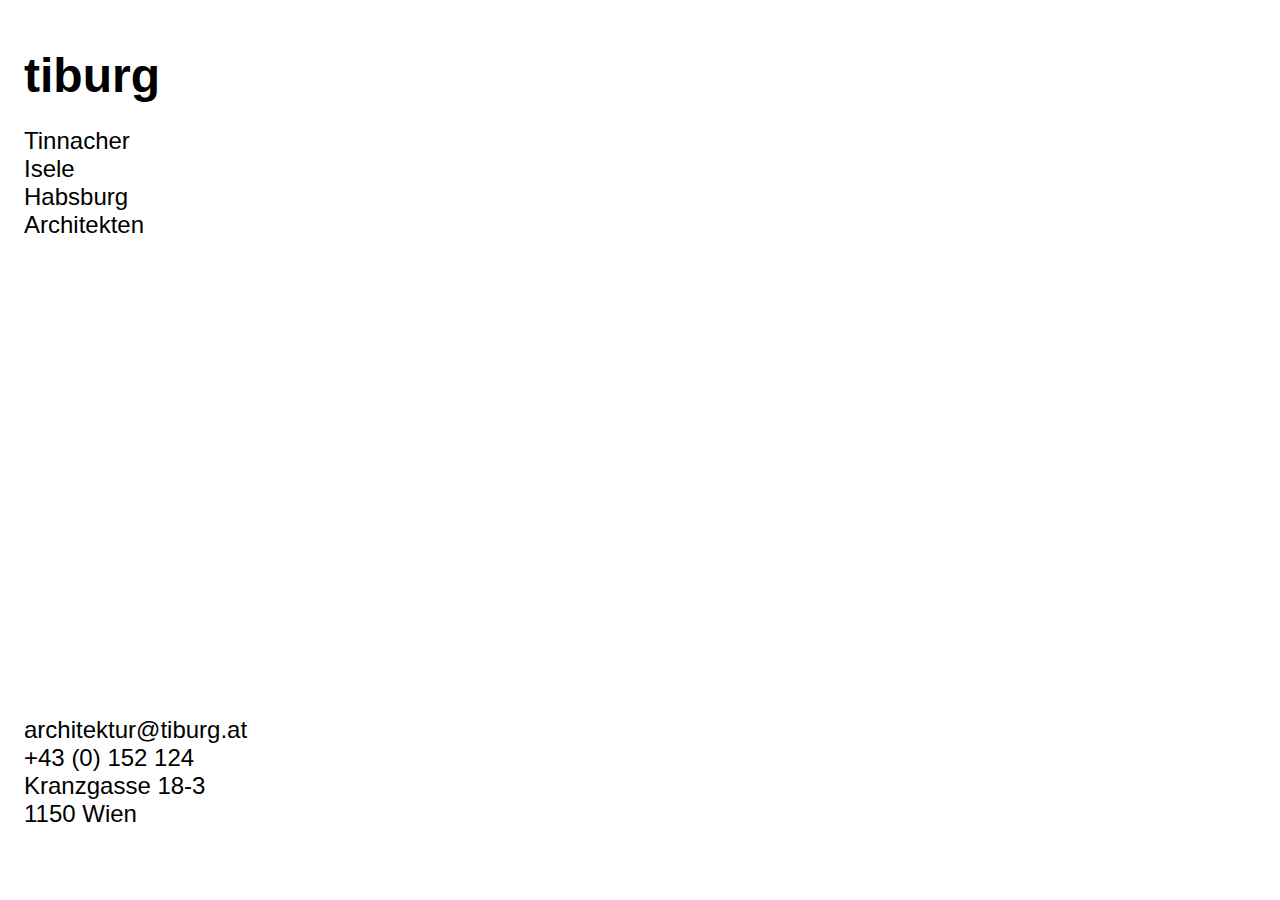
==== index.html @ be5bbd19 "Added initial files and cleaned up structure" ====
<!DOCTYPE html>
<html lang="en">

  <head>
    <meta charset="UTF-8">
    <meta name="viewport" content="width=device-width, initial-scale=1.0">
    <meta http-equiv="X-UA-Compatible" content="ie=edge">
    <title>splitScoller</title>
    <link rel="stylesheet" href="style.css">
  </head>

  <body>
    <div id="loader"></div>
    <div id="wrapper">
      <div id="sidebar">
        <div class="row">
          <h1 class="logo">tiburg</h1>
          <h2 class="tagline">
            Tinnacher<br />
            Isele<br />
            Habsburg<br />
            Architekten
          </h2>
        </div>
        <div clas="row">
          <div id="cta">
            architektur@tiburg.at<br />
            +43 (0) 152 124<br />
            Kranzgasse 18-3<br />
            1150 Wien<br />
          </div>
        </div>
      </div>
      <div id="left" class="scroll">
        <div class="cell"><img src="http://ulriketinnacher.at/wp-content/themes/light-ulrike-tinnacher-wp_theme/inc/resize.php?src=http://ulriketinnacher.at/wp-content/uploads/2016/01/201511xx-tinnacher-01_01.jpg&w=600&q=95" alt="" /></div>
        <div class="cell"><img src="http://ulriketinnacher.at/wp-content/themes/light-ulrike-tinnacher-wp_theme/inc/resize.php?src=http://ulriketinnacher.at/wp-content/uploads/2019/01/5.jpg&w=600&q=95" alt="" /></div>
        <div class="cell"><img src="http://ulriketinnacher.at/wp-content/themes/light-ulrike-tinnacher-wp_theme/inc/resize.php?src=http://ulriketinnacher.at/wp-content/uploads/2018/11/201810-LT-341.jpg&w=600&q=95" alt="" /></div>
        <div class="cell"><img src="http://ulriketinnacher.at/wp-content/themes/light-ulrike-tinnacher-wp_theme/inc/resize.php?src=http://ulriketinnacher.at/wp-content/uploads/2018/11/201810-LT-519.jpg&w=600&q=95" alt="" /></div>
        <div class="cell"><img src="http://ulriketinnacher.at/wp-content/themes/light-ulrike-tinnacher-wp_theme/inc/resize.php?src=http://ulriketinnacher.at/wp-content/uploads/2017/08/DSC9502.jpg&w=600&q=95" alt="" /></div>
        <div class="cell"><img src="http://ulriketinnacher.at/wp-content/themes/light-ulrike-tinnacher-wp_theme/inc/resize.php?src=http://ulriketinnacher.at/wp-content/uploads/2013/03/lageplan_1.jpg&w=600&q=95" alt="" /></div>
      </div>
      <div id="right" class="scroll">
        <div id="rightCells">
          <div class="cell"><img src="http://ulriketinnacher.at/wp-content/themes/light-ulrike-tinnacher-wp_theme/inc/resize.php?src=http://ulriketinnacher.at/wp-content/uploads/2017/08/DSC9502.jpg&w=600&q=95" alt="" /></div>
          <div class="cell"><img src="http://ulriketinnacher.at/wp-content/themes/light-ulrike-tinnacher-wp_theme/inc/resize.php?src=http://ulriketinnacher.at/wp-content/uploads/2016/01/201511xx-tinnacher-01_01.jpg&w=600&q=95" alt="" /></div>
          <div class="cell"><img src="http://ulriketinnacher.at/wp-content/themes/light-ulrike-tinnacher-wp_theme/inc/resize.php?src=http://ulriketinnacher.at/wp-content/uploads/2013/03/lageplan_1.jpg&w=600&q=95" alt="" /></div>
          <div class="cell"><img src="http://ulriketinnacher.at/wp-content/themes/light-ulrike-tinnacher-wp_theme/inc/resize.php?src=http://ulriketinnacher.at/wp-content/uploads/2019/01/5.jpg&w=600&q=95" alt="" /></div>
          <div class="cell"><img src="http://ulriketinnacher.at/wp-content/themes/light-ulrike-tinnacher-wp_theme/inc/resize.php?src=http://ulriketinnacher.at/wp-content/uploads/2018/11/201810-LT-341.jpg&w=600&q=95" alt="" /></div>
          <div class="cell"><img src="http://ulriketinnacher.at/wp-content/themes/light-ulrike-tinnacher-wp_theme/inc/resize.php?src=http://ulriketinnacher.at/wp-content/uploads/2017/08/DSC9502.jpg&w=600&q=95" alt="" /></div>
        </div>
      </div>

    </div>
    <script src="https://code.jquery.com/jquery-3.3.1.min.js" integrity="sha256-FgpCb/KJQlLNfOu91ta32o/NMZxltwRo8QtmkMRdAu8=" crossorigin="anonymous"></script>
    <script src="main.js"></script>
  </body>

</html>
---- style.css ----
/** RESETS */
* {
  box-sizing: border-box;
  margin: 0;
  padding: 0;
}

body,
html {
  width: 100%;
  height: 100%;
}

/** HIDE SCROLLBARS */
.scroll {
  /* Default */
  overflow-y: scroll;
  /* Firefox */
  scrollbar-width: none;
  /* IE 10+ */
  -ms-overflow-style: none;
}

.scroll::-webkit-scrollbar {
  /* WebKit */
  width: 0px;
}

/** IMAGES */
img {
  width: 100%;
  height: auto;
}

/** TYPOGRAPHY */
body,
html {
  font-family: sans-serif;
  font-weight: lighter;
  font-size: 24px;
}

.logo {
  font-family: 'Poppins', sans-serif;
  font-weight: bold;
  font-size: 2rem;
  padding-bottom: 1rem;
}

.tagline {
  font-weight: normal;
  font-size: 1rem;
}

/** LAYOUT */
#wrapper {
  width: 100%;
  height: 100%;
  overflow: hidden;
  display: flex;
}

#sidebar {
  width: 18%;
  min-width: 320px;
  padding: 2rem 1rem 3rem 1rem;
  display: flex;
  flex-direction: column;
  justify-content: space-between
}

#left {
  width: 44%;
  padding: 4rem 0 0 0;
}

#right {
  width: 38%;
}

.cell {
  padding: 2rem 1rem;
}

/** LOADER */
#loader {
  width: 100%;
  height: 100%;
  z-index: 200;
  position: absolute;
  background: rgba(255, 255, 255, 20);
}
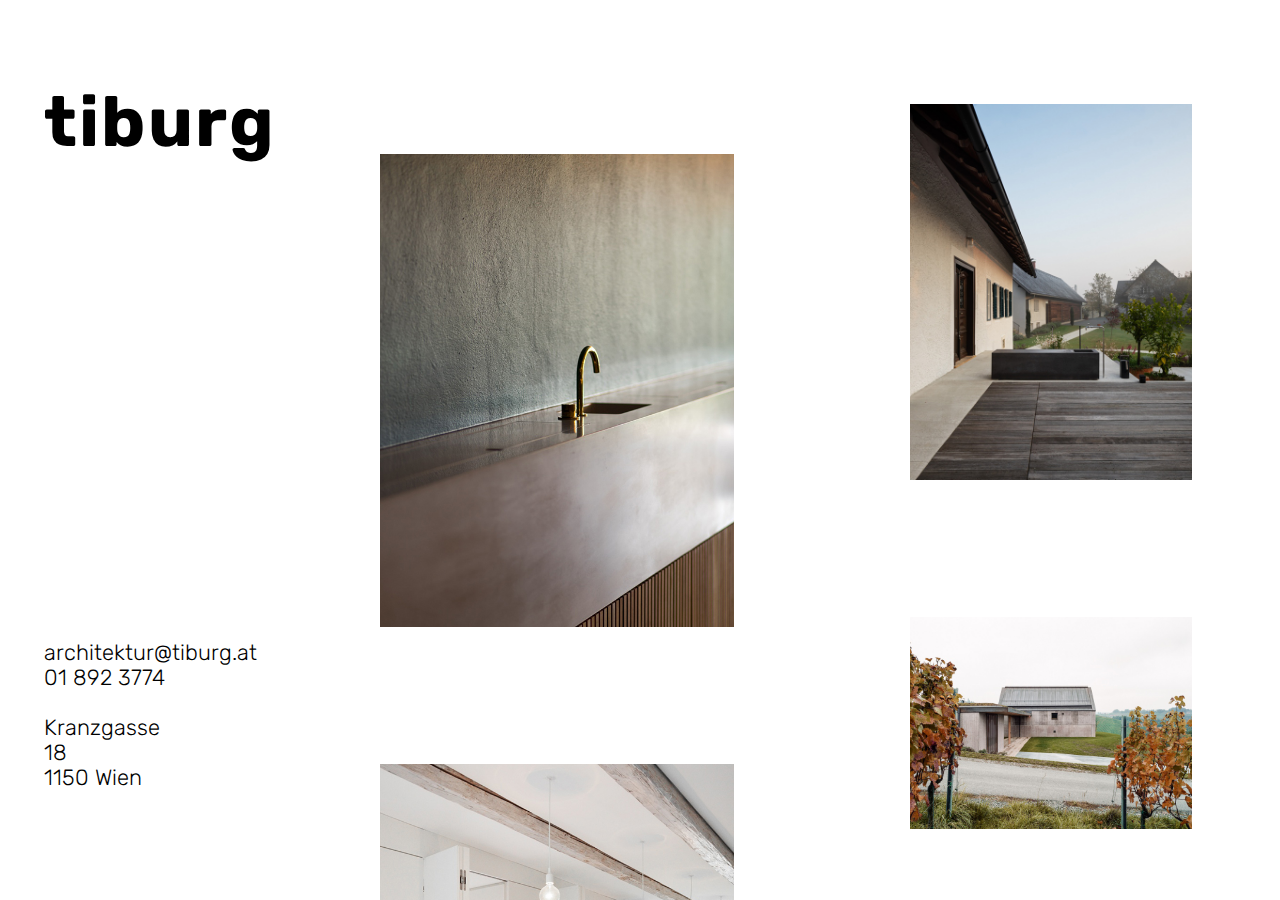
==== commit 8971b3e3: "renamed files" ====
--- a/index.html
+++ b/index.html
@@ -15,38 +15,77 @@
       <div id="sidebar">
         <div class="row">
           <h1 class="logo">tiburg</h1>
-          <h2 class="tagline">
-            Tinnacher<br />
-            Isele<br />
-            Habsburg<br />
-            Architekten
-          </h2>
         </div>
         <div clas="row">
           <div id="cta">
-            architektur@tiburg.at<br />
-            +43 (0) 152 124<br />
-            Kranzgasse 18-3<br />
+            architektur@tiburg.at <br />
+            01 892 3774<br /><br />
+            Kranzgasse 18 <br />
             1150 Wien<br />
           </div>
         </div>
       </div>
       <div id="left" class="scroll">
-        <div class="cell"><img src="http://ulriketinnacher.at/wp-content/themes/light-ulrike-tinnacher-wp_theme/inc/resize.php?src=http://ulriketinnacher.at/wp-content/uploads/2016/01/201511xx-tinnacher-01_01.jpg&w=600&q=95" alt="" /></div>
-        <div class="cell"><img src="http://ulriketinnacher.at/wp-content/themes/light-ulrike-tinnacher-wp_theme/inc/resize.php?src=http://ulriketinnacher.at/wp-content/uploads/2019/01/5.jpg&w=600&q=95" alt="" /></div>
-        <div class="cell"><img src="http://ulriketinnacher.at/wp-content/themes/light-ulrike-tinnacher-wp_theme/inc/resize.php?src=http://ulriketinnacher.at/wp-content/uploads/2018/11/201810-LT-341.jpg&w=600&q=95" alt="" /></div>
-        <div class="cell"><img src="http://ulriketinnacher.at/wp-content/themes/light-ulrike-tinnacher-wp_theme/inc/resize.php?src=http://ulriketinnacher.at/wp-content/uploads/2018/11/201810-LT-519.jpg&w=600&q=95" alt="" /></div>
-        <div class="cell"><img src="http://ulriketinnacher.at/wp-content/themes/light-ulrike-tinnacher-wp_theme/inc/resize.php?src=http://ulriketinnacher.at/wp-content/uploads/2017/08/DSC9502.jpg&w=600&q=95" alt="" /></div>
-        <div class="cell"><img src="http://ulriketinnacher.at/wp-content/themes/light-ulrike-tinnacher-wp_theme/inc/resize.php?src=http://ulriketinnacher.at/wp-content/uploads/2013/03/lageplan_1.jpg&w=600&q=95" alt="" /></div>
+        <div class="cell"><img src="img/Left/01.jpg" alt="" /></div>
+        <div class="cell"><img src="img/Left/02.jpg" alt="" /></div>
+        <div class="cell"><img src="img/Left/03.jpg" alt="" /></div>
+        <div class="cell"><img src="img/Left/04.jpg" alt="" /></div>
+        <div class="cell"><img src="img/Left/05.jpg" alt="" /></div>
+        <div class="cell"><img src="img/Left/06.jpg" alt="" /></div>
+        <div class="cell"><img src="img/Left/08.jpg" alt="" /></div>
+        <div class="cell"><img src="img/Left/09.jpg" alt="" /></div>
+        <div class="cell"><img src="img/Left/10.jpg" alt="" /></div>
+        <div class="cell"><img src="img/Left/11.jpg" alt="" /></div>
+        <div class="cell"><img src="img/Left/12.jpg" alt="" /></div>
+        <div class="cell"><img src="img/Left/13.jpg" alt="" /></div>
+        <div class="cell"><img src="img/Left/14.jpg" alt="" /></div>
+        <div class="cell"><img src="img/Left/15.jpg" alt="" /></div>
+        <div class="cell"><img src="img/Left/16.jpg" alt="" /></div>
+        <div class="cell"><img src="img/Left/17.jpg" alt="" /></div>
+        <div class="cell"><img src="img/Left/18.jpg" alt="" /></div>
+        <div class="cell"><img src="img/Left/19.jpg" alt="" /></div>
+        <div class="cell"><img src="img/Left/21.jpg" alt="" /></div>
+        <div class="cell"><img src="img/Left/22.jpg" alt="" /></div>
+        <div class="cell"><img src="img/Left/23.jpg" alt="" /></div>
+        <div class="cell"><img src="img/Left/24.jpg" alt="" /></div>
+        <div class="cell"><img src="img/Left/25.jpg" alt="" /></div>
+        <div class="cell"><img src="img/Left/26.jpg" alt="" /></div>
+        <div class="cell"><img src="img/Left/27.jpg" alt="" /></div>
+        <div class="cell"><img src="img/Left/28.jpg" alt="" /></div>
+        <div class="cell"><img src="img/Left/29.jpg" alt="" /></div>
+        <div class="cell"><img src="img/Left/30.jpg" alt="" /></div>
+        <div class="cell"><img src="img/Left/31.jpg" alt="" /></div>
       </div>
       <div id="right" class="scroll">
         <div id="rightCells">
-          <div class="cell"><img src="http://ulriketinnacher.at/wp-content/themes/light-ulrike-tinnacher-wp_theme/inc/resize.php?src=http://ulriketinnacher.at/wp-content/uploads/2017/08/DSC9502.jpg&w=600&q=95" alt="" /></div>
-          <div class="cell"><img src="http://ulriketinnacher.at/wp-content/themes/light-ulrike-tinnacher-wp_theme/inc/resize.php?src=http://ulriketinnacher.at/wp-content/uploads/2016/01/201511xx-tinnacher-01_01.jpg&w=600&q=95" alt="" /></div>
-          <div class="cell"><img src="http://ulriketinnacher.at/wp-content/themes/light-ulrike-tinnacher-wp_theme/inc/resize.php?src=http://ulriketinnacher.at/wp-content/uploads/2013/03/lageplan_1.jpg&w=600&q=95" alt="" /></div>
-          <div class="cell"><img src="http://ulriketinnacher.at/wp-content/themes/light-ulrike-tinnacher-wp_theme/inc/resize.php?src=http://ulriketinnacher.at/wp-content/uploads/2019/01/5.jpg&w=600&q=95" alt="" /></div>
-          <div class="cell"><img src="http://ulriketinnacher.at/wp-content/themes/light-ulrike-tinnacher-wp_theme/inc/resize.php?src=http://ulriketinnacher.at/wp-content/uploads/2018/11/201810-LT-341.jpg&w=600&q=95" alt="" /></div>
-          <div class="cell"><img src="http://ulriketinnacher.at/wp-content/themes/light-ulrike-tinnacher-wp_theme/inc/resize.php?src=http://ulriketinnacher.at/wp-content/uploads/2017/08/DSC9502.jpg&w=600&q=95" alt="" /></div>
+          <div class="cell"><img src="img/Right/01.jpg" alt="" /></div>
+          <div class="cell"><img src="img/Right/02.jpg" alt="" /></div>
+          <div class="cell"><img src="img/Right/03.jpg" alt="" /></div>
+          <div class="cell"><img src="img/Right/04.jpg" alt="" /></div>
+          <div class="cell"><img src="img/Right/05.jpg" alt="" /></div>
+          <div class="cell"><img src="img/Right/07.jpg" alt="" /></div>
+          <div class="cell"><img src="img/Right/08.jpg" alt="" /></div>
+          <div class="cell"><img src="img/Right/09.jpg" alt="" /></div>
+          <div class="cell"><img src="img/Right/10.jpg" alt="" /></div>
+          <div class="cell"><img src="img/Right/11.jpg" alt="" /></div>
+          <div class="cell"><img src="img/Right/12.jpg" alt="" /></div>
+          <div class="cell"><img src="img/Right/13.jpg" alt="" /></div>
+          <div class="cell"><img src="img/Right/14.jpg" alt="" /></div>
+          <div class="cell"><img src="img/Right/15.jpg" alt="" /></div>
+          <div class="cell"><img src="img/Right/17.jpg" alt="" /></div>
+          <div class="cell"><img src="img/Right/18.jpg" alt="" /></div>
+          <div class="cell"><img src="img/Right/19.jpg" alt="" /></div>
+          <div class="cell"><img src="img/Right/20.jpg" alt="" /></div>
+          <div class="cell"><img src="img/Right/21.jpg" alt="" /></div>
+          <div class="cell"><img src="img/Right/22.jpg" alt="" /></div>
+          <div class="cell"><img src="img/Right/23.jpg" alt="" /></div>
+          <div class="cell"><img src="img/Right/24.jpg" alt="" /></div>
+          <div class="cell"><img src="img/Right/25.jpg" alt="" /></div>
+          <div class="cell"><img src="img/Right/26.jpg" alt="" /></div>
+          <div class="cell"><img src="img/Right/27.jpg" alt="" /></div>
+          <div class="cell"><img src="img/Right/29.jpg" alt="" /></div>
+          <div class="cell"><img src="img/Right/30.jpg" alt="" /></div>
+          <div class="cell"><img src="img/Right/31.jpg" alt="" /></div>
         </div>
       </div>
 
--- a/style.css
+++ b/style.css
@@ -1,3 +1,5 @@
+@import url('https://fonts.googleapis.com/css?family=Rubik:300,400,700,900');
+
 /** RESETS */
 * {
   box-sizing: border-box;
@@ -35,16 +37,18 @@
 /** TYPOGRAPHY */
 body,
 html {
-  font-family: sans-serif;
-  font-weight: lighter;
-  font-size: 24px;
+  font-family: 'Rubik', sans-serif;
+  font-weight: 300;
+  font-size: 22px;
+  line-height: 25px;
 }
 
 .logo {
-  font-family: 'Poppins', sans-serif;
-  font-weight: bold;
-  font-size: 2rem;
+  font-weight: 700;
+  font-size: 3.2rem;
+  letter-spacing: 0.1rem;
   padding-bottom: 1rem;
+
 }
 
 .tagline {
@@ -61,9 +65,9 @@
 }
 
 #sidebar {
-  width: 18%;
-  min-width: 320px;
-  padding: 2rem 1rem 3rem 1rem;
+  width: 300px;
+  min-width: 20%;
+  padding: 5rem 5rem 5rem 2rem;
   display: flex;
   flex-direction: column;
   justify-content: space-between
@@ -79,7 +83,7 @@
 }
 
 .cell {
-  padding: 2rem 1rem;
+  padding: 3rem 4rem;
 }
 
 /** LOADER */
